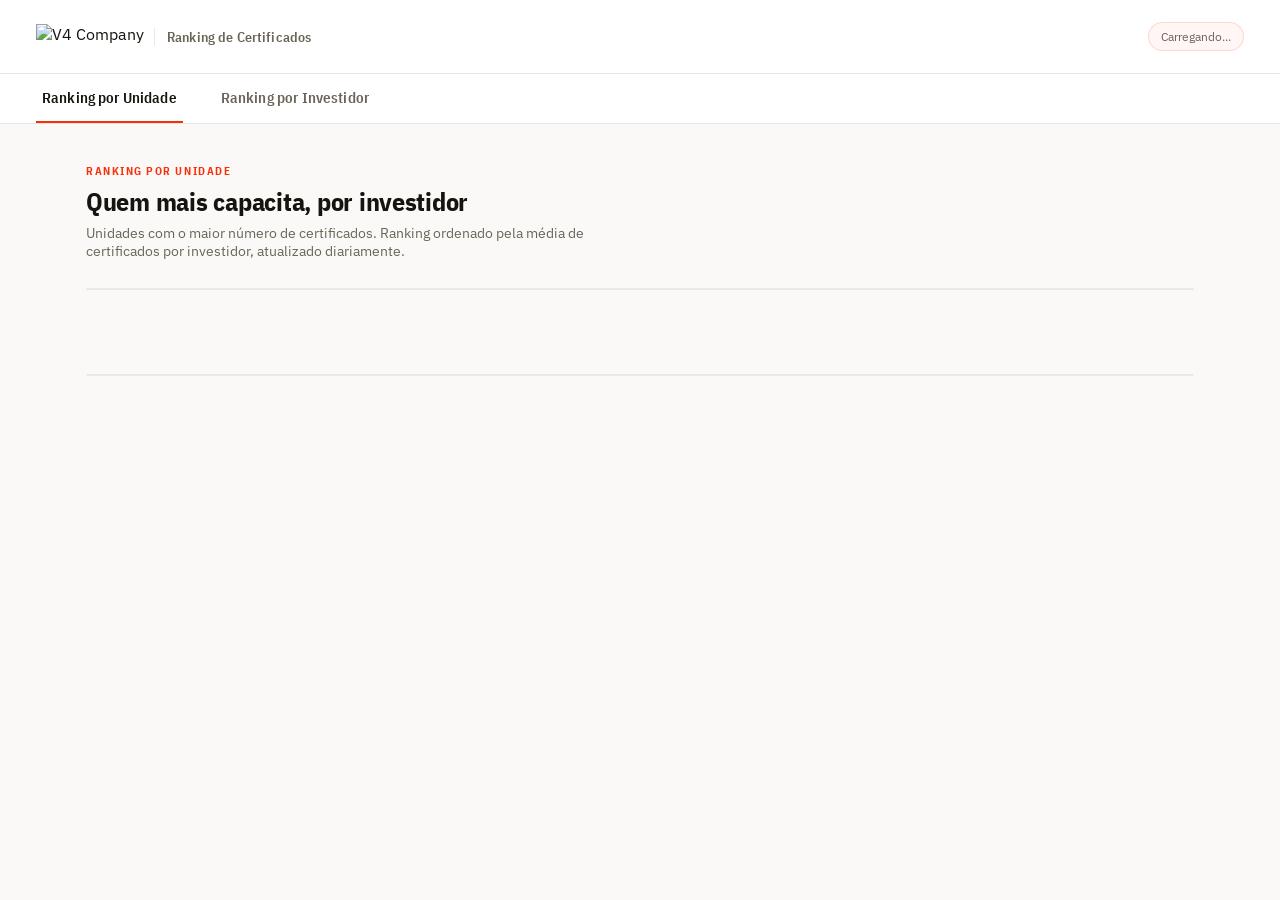
==== index.html @ c3970b9d "Update index.html" ====
<!DOCTYPE html>
<html lang="pt-BR">
<head>
<meta charset="UTF-8" />
<meta name="viewport" content="width=device-width, initial-scale=1.0" />
<title>V4 · Ranking de Certificados</title>
<meta http-equiv="Cache-Control" content="no-cache, no-store, must-revalidate" />
<meta http-equiv="Pragma" content="no-cache" />
<link rel="stylesheet" href="style.css?v=6" />
<script src="https://cdn.jsdelivr.net/npm/@supabase/supabase-js@2"></script>
<script src="config.js?v=6"></script>
<script src="common.js?v=6"></script>
</head>
<body>
  <div class="topbar">
    <div class="brand">
      <img src="https://i.ibb.co/XxfLTD2L/logov4company.png" alt="V4 Company" class="brand-logo" />
      <div class="brand-name"><span>Ranking de Certificados</span></div>
    </div>
    <div class="updated-chip" id="updatedChip">Carregando...</div>
  </div>

  <div class="tabs">
    <button class="tab-btn active" data-tab="unidades">Ranking por Unidade</button>
    <button class="tab-btn" data-tab="investidores">Ranking por Investidor</button>
  </div>

  <main>
    <!-- ABA 1 — UNIDADES -->
    <section class="tab-panel active" id="panel-unidades">
      <div class="section-head">
        <div class="eyebrow">Ranking por Unidade</div>
        <h2>Quem mais capacita, por investidor</h2>
        <p>Unidades com o maior número de certificados. Ranking ordenado pela média de certificados por investidor, atualizado diariamente.</p>
      </div>

      <div class="stat-strip" id="statsUnidades"></div>
      <div class="podium" id="podiumUnidades"></div>
      <div class="rank-table" id="tableUnidades"></div>
    </section>

    <!-- ABA 2 — INVESTIDORES -->
    <section class="tab-panel" id="panel-investidores">
      <div class="section-head">
        <div class="eyebrow">Ranking dos Investidores</div>
        <h2>Quem mais se certificou</h2>
        <p>Ranking individual de certificados emitidos. Use os filtros para olhar uma unidade, cargo ou pessoa específica.</p>
      </div>

      <div class="stat-strip" id="statsInvestidores"></div>
      <div class="podium" id="podiumInvestidores"></div>

      <div class="filters">
        <input type="text" id="searchInvestidor" placeholder="Buscar investidor..." />
        <select id="filterUnidade"><option value="">Todas as unidades</option></select>
        <select id="filterCargo"><option value="">Todos os cargos</option></select>
      </div>

      <div class="rank-table" id="tableInvestidores"></div>
    </section>
  </main>

<script>
const supa = window.supabase.createClient(SUPABASE_URL, SUPABASE_KEY);

let allCertRows = [];
let prevSnapshot = { unidade: new Map(), investidor: new Map() };
let unidadesRanking = [];
let investidoresRanking = [];

// ---------- Tabs ----------
document.querySelectorAll('.tab-btn').forEach(btn => {
  btn.addEventListener('click', () => {
    document.querySelectorAll('.tab-btn').forEach(b => b.classList.remove('active'));
    document.querySelectorAll('.tab-panel').forEach(p => p.classList.remove('active'));
    btn.classList.add('active');
    document.getElementById('panel-' + btn.dataset.tab).classList.add('active');
  });
});

// ---------- Movement chip ----------
function moveChip(entityName, tipo, currentPos) {
  const prevMap = prevSnapshot[tipo];
  if (!prevMap.has(entityName)) return `<span class="move-chip move-flat">novo</span>`;
  const prevPos = prevMap.get(entityName);
  const diff = prevPos - currentPos;
  if (diff > 0) return `<span class="move-chip move-up">▲ subiu ${diff}</span>`;
  if (diff < 0) return `<span class="move-chip move-down">▼ caiu ${Math.abs(diff)}</span>`;
  return `<span class="move-chip move-flat">estável</span>`;
}

// ---------- Podium render ----------
function renderPodium(containerId, top3, tipo, metricFn, subFn) {
  const el = document.getElementById(containerId);
  if (top3.length === 0) { el.innerHTML = ''; return; }
  const sizes = { 1: 108, 2: 84, 3: 84 };
  el.innerHTML = top3.map((item, idx) => {
    const rank = idx + 1;
    const size = sizes[rank];
    return `
      <div class="podium-slot rank-${rank}">
        <div class="seal" style="width:${size}px;height:${size}px;">
          ${sealSVG(rank, size)}
          <div class="seal-num" style="font-size:${size * 0.32}px;">${rank}</div>
        </div>
        <div class="podium-name">${item.nome}</div>
        <div class="podium-metric">${metricFn(item)}</div>
        <div class="podium-sub">${subFn(item)}</div>
        ${moveChip(item.nome, tipo, rank)}
      </div>
    `;
  }).join('');
}

// ---------- Table render ----------
function renderTable(containerId, list, tipo, opts) {
  const el = document.getElementById(containerId);
  if (list.length === 0) {
    el.innerHTML = `<div class="empty-state">Nenhum resultado encontrado com esses filtros.</div>`;
    return;
  }
  const head = `
    <div class="rank-row head">
      <span>#</span>
      <span>${opts.nameLabel}</span>
      <span class="col-invest">${opts.col2Label || ''}</span>
      <span class="col-media">${opts.col3Label || ''}</span>
      <span>${opts.metricLabel}</span>
    </div>`;
  const rows = list.map((item, idx) => {
    const pos = idx + 1;
    const expandable = opts.expandable && item.certificadosNomes && item.certificadosNomes.length > 0;
    const rowAttrs = expandable ? `class="rank-row expandable" data-idx="${idx}"` : `class="rank-row"`;
    const detail = expandable ? `
      <div class="rank-detail" id="${containerId}-detail-${idx}" style="display:none;">
        <div class="rank-detail-chips">
          ${item.certificadosNomes.map(n => `<span class="cert-chip">${n}</span>`).join('')}
        </div>
      </div>` : '';
    return `
      <div ${rowAttrs}>
        <span class="rank-pos ${pos <= 3 ? 'top3' : ''}">${pos}</span>
        <span class="rank-name">${item.nome}${opts.metaFn ? `<span class="meta">${opts.metaFn(item)}</span>` : ''}</span>
        <span class="col-invest">${opts.col2Fn ? opts.col2Fn(item) : ''}</span>
        <span class="col-media">${opts.col3Fn ? opts.col3Fn(item) : ''}</span>
        <span class="rank-metric">${opts.metricFn(item)}${expandable ? '<span class="expand-caret">▾</span>' : ''}</span>
      </div>
      ${detail}`;
  }).join('');
  el.innerHTML = head + rows;

  if (opts.expandable) {
    el.querySelectorAll('.rank-row.expandable').forEach(row => {
      row.addEventListener('click', () => {
        const idx = row.dataset.idx;
        const detail = document.getElementById(`${containerId}-detail-${idx}`);
        if (!detail) return;
        const isOpen = detail.style.display !== 'none';
        detail.style.display = isOpen ? 'none' : 'block';
        row.classList.toggle('open', !isOpen);
      });
    });
  }
}

// ---------- Load & compute ----------
async function loadData() {
  let rows, ativosRows;
  try {
    rows = await fetchAllRows(() => supa.from('certificados').select('id_usuario,nome,email,filial,cargo,conteudo,data_emissao'));
    ativosRows = await fetchAllRows(() => supa.from('investidores_ativos').select('id_usuario,nome,email,filial,cargo,ativo').eq('ativo', true));
  } catch (e) {
    document.getElementById('updatedChip').textContent = 'Erro ao carregar dados';
    console.error(e);
    return;
  }
  allCertRows = rows;

  const activeIndex = buildActiveLookup(ativosRows);

  // último snapshot anterior a hoje, pra calcular variação
  const today = new Date().toISOString().slice(0, 10);
  let snapDates = [];
  try {
    snapDates = await fetchAllRows(() => supa.from('snapshots_ranking').select('data_snapshot').order('data_snapshot', { ascending: false }));
  } catch (e) { console.error(e); }

  const uniqueDates = [...new Set((snapDates || []).map(r => r.data_snapshot))];
  const priorDate = uniqueDates.find(d => d !== today);

  if (priorDate) {
    try {
      const prevRows = await fetchAllRows(() => supa.from('snapshots_ranking').select('tipo,nome_entidade,posicao').eq('data_snapshot', priorDate));
      (prevRows || []).forEach(r => {
        prevSnapshot[r.tipo].set(r.nome_entidade, r.posicao);
      });
    } catch (e) { console.error(e); }
  }

  unidadesRanking = buildRankingUnidades(allCertRows, activeIndex);
  investidoresRanking = buildRankingInvestidores(allCertRows, activeIndex);

  const latestDate = uniqueDates[0];
  document.getElementById('updatedChip').textContent = latestDate
    ? `Atualizado em ${new Date(latestDate + 'T00:00:00').toLocaleDateString('pt-BR')}`
    : `${fmtInt(rows.length)} certificados na base`;

  renderUnidades();
  renderInvestidoresTab();
  populateFilters();
}

function renderUnidades() {
  const elegiveis = unidadesRanking.filter(u => u.elegivelPodio);
  const top3 = elegiveis.slice(0, 3);
  renderPodium('podiumUnidades', top3, 'unidade',
    u => fmtDec(u.media) + ' /investidor',
    u => `${fmtInt(u.certificados)} certificados · ${fmtInt(u.ativos)} investidores ativos`);

  document.getElementById('statsUnidades').innerHTML = `
    <div class="stat-cell"><div class="num">${fmtInt(unidadesRanking.length)}</div><div class="lbl">Unidades participantes</div></div>
    <div class="stat-cell"><div class="num">${fmtInt(allCertRows.length)}</div><div class="lbl">Certificados emitidos</div></div>
    <div class="stat-cell"><div class="num">${top3[0] ? top3[0].nome : '—'}</div><div class="lbl">Unidade líder</div></div>
  `;

  renderTable('tableUnidades', unidadesRanking, 'unidade', {
    nameLabel: 'Unidade',
    col2Label: 'Ativos',
    col3Label: 'Total',
    metricLabel: 'Média',
    col2Fn: u => fmtInt(u.ativos),
    col3Fn: u => fmtInt(u.certificados),
    metricFn: u => fmtDec(u.media),
    metaFn: u => !u.elegivelPodio
      ? `amostra pequena (${u.ativos} ativos) · fora da disputa do pódio`
      : `${fmtDec(u.engajamento)}% dos ativos já certificados`,
  });

  const note = document.getElementById('unidadesNote');
  if (note) {
    note.textContent = `Considera só investidores ativos hoje e os certificados que eles geraram. Só concorrem ao pódio unidades com ${MIN_ATIVOS_PODIO}+ ativos.`;
  }
}

function renderInvestidoresTab() {
  applyInvestidorFilters();
}

function populateFilters() {
  const unidadeSel = document.getElementById('filterUnidade');
  const cargoSel = document.getElementById('filterCargo');
  const unidades = [...new Set(investidoresRanking.map(i => i.filial))].sort();
  const cargos = [...new Set(investidoresRanking.map(i => i.cargo))].sort();
  unidades.forEach(u => unidadeSel.insertAdjacentHTML('beforeend', `<option value="${u}">${u}</option>`));
  cargos.forEach(c => cargoSel.insertAdjacentHTML('beforeend', `<option value="${c}">${c}</option>`));

  document.getElementById('searchInvestidor').addEventListener('input', applyInvestidorFilters);
  unidadeSel.addEventListener('change', applyInvestidorFilters);
  cargoSel.addEventListener('change', applyInvestidorFilters);
}

function applyInvestidorFilters() {
  const q = (document.getElementById('searchInvestidor')?.value || '').toLowerCase().trim();
  const unidade = document.getElementById('filterUnidade')?.value || '';
  const cargo = document.getElementById('filterCargo')?.value || '';

  let filtered = investidoresRanking;
  if (q) filtered = filtered.filter(i => i.nome.toLowerCase().includes(q));
  if (unidade) filtered = filtered.filter(i => i.filial === unidade);
  if (cargo) filtered = filtered.filter(i => i.cargo === cargo);

  const top3 = (!q && !unidade && !cargo) ? investidoresRanking.slice(0, 3) : filtered.slice(0, 3);

  renderPodium('podiumInvestidores', top3, 'investidor',
    i => fmtInt(i.certificados) + ' certificados',
    i => `${i.filial} · ${i.cargo}`);

  document.getElementById('statsInvestidores').innerHTML = `
    <div class="stat-cell"><div class="num">${fmtInt(investidoresRanking.length)}</div><div class="lbl">Investidores certificados</div></div>
    <div class="stat-cell"><div class="num">${fmtInt(filtered.length)}</div><div class="lbl">Nesta visualização</div></div>
    <div class="stat-cell"><div class="num">${top3[0] ? top3[0].nome.split(' ')[0] : '—'}</div><div class="lbl">Líder da visualização</div></div>
  `;

  renderTable('tableInvestidores', filtered, 'investidor', {
    nameLabel: 'Investidor',
    metaFn: i => `${i.filial} · ${i.cargo}${i.email ? ' · ' + i.email : ''}`,
    metricLabel: 'Certificados',
    metricFn: i => fmtInt(i.certificados),
    expandable: true,
  });
}

loadData();
</script>
</body>
</html>
---- style.css ----
@import url('https://fonts.googleapis.com/css2?family=IBM+Plex+Sans:wght@400;500;600;700&family=IBM+Plex+Sans+Condensed:wght@600;700&display=swap');

:root {
  --paper: #ffffff;
  --paper-soft: #faf9f7;
  --line: #ebe8e3;
  --ink: #17140f;
  --ink-soft: #6b6558;
  --red: #fb2e0a;
  --red-deep: #560303;
  --red-04: rgba(251, 46, 10, 0.04);
  --red-08: rgba(251, 46, 10, 0.08);
  --red-16: rgba(251, 46, 10, 0.16);
  --gold-tier: #fb2e0a;
  --silver-tier: #c74a34;
  --bronze-tier: #a8674f;
}

* { margin: 0; padding: 0; box-sizing: border-box; }

body {
  font-family: 'IBM Plex Sans', sans-serif;
  background: var(--paper-soft);
  color: var(--ink);
  min-height: 100vh;
}

.eyebrow {
  font-family: 'IBM Plex Sans Condensed', sans-serif;
  font-weight: 700;
  letter-spacing: 0.14em;
  text-transform: uppercase;
  font-size: 11px;
  color: var(--red);
}

h1, h2, h3 {
  font-family: 'IBM Plex Sans Condensed', sans-serif;
  font-weight: 700;
  letter-spacing: -0.01em;
}

/* Top bar */
.topbar {
  display: flex;
  align-items: center;
  justify-content: space-between;
  padding: 22px 36px;
  background: var(--paper);
  border-bottom: 1px solid var(--line);
  position: sticky;
  top: 0;
  z-index: 50;
}

.brand {
  display: flex;
  align-items: center;
  gap: 10px;
}

.brand-mark {
  width: 34px;
  height: 34px;
  border-radius: 8px;
  background: linear-gradient(135deg, var(--red) 0%, var(--red-deep) 100%);
  display: flex;
  align-items: center;
  justify-content: center;
  color: #fff;
  font-family: 'IBM Plex Sans Condensed', sans-serif;
  font-weight: 700;
  font-size: 17px;
}

.brand-logo {
  height: 26px;
  width: auto;
  display: block;
}

.brand-name {
  font-family: 'IBM Plex Sans Condensed', sans-serif;
  font-weight: 600;
  font-size: 14px;
  letter-spacing: 0.01em;
  color: var(--ink-soft);
  padding-left: 12px;
  border-left: 1px solid var(--line);
}

.brand-name span { color: var(--ink-soft); }

.updated-chip {
  font-size: 12px;
  color: var(--ink-soft);
  background: var(--red-04);
  border: 1px solid var(--red-16);
  padding: 6px 12px;
  border-radius: 100px;
}

/* Tabs */
.tabs {
  display: flex;
  gap: 4px;
  padding: 0 36px;
  background: var(--paper);
  border-bottom: 1px solid var(--line);
}

.tab-btn {
  font-family: 'IBM Plex Sans Condensed', sans-serif;
  font-weight: 600;
  font-size: 14.5px;
  letter-spacing: 0.01em;
  padding: 14px 6px;
  margin-right: 28px;
  background: none;
  border: none;
  border-bottom: 2px solid transparent;
  color: var(--ink-soft);
  cursor: pointer;
  transition: color 0.15s, border-color 0.15s;
}

.tab-btn.active {
  color: var(--ink);
  border-bottom-color: var(--red);
}

.tab-btn:hover { color: var(--ink); }

main {
  max-width: 1180px;
  margin: 0 auto;
  padding: 40px 36px 80px;
}

.tab-panel { display: none; }
.tab-panel.active { display: block; animation: fade-in 0.25s ease; }

@keyframes fade-in {
  from { opacity: 0; transform: translateY(6px); }
  to { opacity: 1; transform: translateY(0); }
}

/* Section intro */
.section-head { margin-bottom: 28px; }
.section-head h2 { font-size: 26px; margin-top: 6px; }
.section-head p { color: var(--ink-soft); font-size: 14px; margin-top: 6px; max-width: 560px; }

/* Stat strip */
.stat-strip {
  display: grid;
  grid-template-columns: repeat(3, 1fr);
  gap: 1px;
  background: var(--line);
  border: 1px solid var(--line);
  border-radius: 10px;
  overflow: hidden;
  margin-bottom: 40px;
}

.stat-cell {
  background: var(--paper);
  padding: 18px 22px;
}

.stat-cell .num {
  font-family: 'IBM Plex Sans Condensed', sans-serif;
  font-weight: 700;
  font-size: 28px;
  color: var(--ink);
}

.stat-cell .lbl {
  font-size: 12px;
  color: var(--ink-soft);
  margin-top: 2px;
}

/* Podium */
.podium {
  display: grid;
  grid-template-columns: 1fr 1.15fr 1fr;
  align-items: end;
  gap: 18px;
  margin-bottom: 44px;
}

.podium-slot {
  text-align: center;
  display: flex;
  flex-direction: column;
  align-items: center;
}

.podium-slot.rank-1 { order: 2; }
.podium-slot.rank-2 { order: 1; }
.podium-slot.rank-3 { order: 3; }

.seal {
  position: relative;
  display: flex;
  align-items: center;
  justify-content: center;
  filter: drop-shadow(0 6px 14px rgba(251,46,10,0.18));
}

.seal svg { display: block; }

.seal-num {
  position: absolute;
  font-family: 'IBM Plex Sans Condensed', sans-serif;
  font-weight: 700;
  color: #fff;
}

.podium-name {
  margin-top: 14px;
  font-family: 'IBM Plex Sans Condensed', sans-serif;
  font-weight: 700;
  font-size: 15px;
  line-height: 1.25;
  max-width: 190px;
}

.podium-metric {
  margin-top: 6px;
  font-family: 'IBM Plex Sans Condensed', sans-serif;
  font-weight: 700;
  font-size: 22px;
  color: var(--red);
}

.podium-sub {
  font-size: 11.5px;
  color: var(--ink-soft);
  margin-top: 2px;
}

.move-chip {
  margin-top: 8px;
  font-size: 11px;
  font-weight: 600;
  padding: 3px 9px;
  border-radius: 100px;
  display: inline-flex;
  align-items: center;
  gap: 3px;
}

.move-up { background: #eaf7ee; color: #1e8a4c; }
.move-down { background: #fdeeec; color: #c23c2a; }
.move-flat { background: var(--red-04); color: var(--ink-soft); }

/* Filters */
.filters {
  display: flex;
  gap: 10px;
  flex-wrap: wrap;
  margin-bottom: 20px;
}

.filters input, .filters select {
  font-family: 'IBM Plex Sans', sans-serif;
  font-size: 13.5px;
  padding: 10px 14px;
  border: 1px solid var(--line);
  border-radius: 8px;
  background: var(--paper);
  color: var(--ink);
  min-width: 170px;
}

.filters input:focus, .filters select:focus {
  outline: none;
  border-color: var(--red);
}

/* Ranking table */
.rank-table { border: 1px solid var(--line); border-radius: 12px; overflow: hidden; background: var(--paper); }

.rank-row {
  display: grid;
  grid-template-columns: 44px 1fr 110px 110px 90px;
  align-items: center;
  padding: 13px 18px;
  border-bottom: 1px solid var(--line);
  font-size: 13.5px;
}

.rank-row.head {
  background: var(--paper-soft);
  font-size: 11px;
  letter-spacing: 0.06em;
  text-transform: uppercase;
  color: var(--ink-soft);
  font-weight: 600;
}

.rank-row:last-child { border-bottom: none; }
.rank-row:not(.head):hover { background: var(--red-04); }

.rank-row.expandable { cursor: pointer; }
.rank-row.expandable .rank-metric { display: flex; align-items: center; justify-content: flex-end; gap: 5px; }
.expand-caret { font-size: 10px; color: var(--ink-soft); transition: transform 0.15s; }
.rank-row.expandable.open .expand-caret { transform: rotate(180deg); }
.rank-row.expandable.open { background: var(--red-04); }

.rank-detail {
  padding: 4px 18px 16px 62px;
  border-bottom: 1px solid var(--line);
  background: var(--paper-soft);
}
.rank-detail-chips { display: flex; flex-wrap: wrap; gap: 6px; }
.cert-chip {
  font-size: 12px;
  padding: 4px 10px;
  border-radius: 100px;
  background: var(--paper);
  border: 1px solid var(--line);
  color: var(--ink-soft);
}

.rank-pos {
  font-family: 'IBM Plex Sans Condensed', sans-serif;
  font-weight: 700;
  color: var(--ink-soft);
}

.rank-pos.top3 { color: var(--red); }

.rank-name { font-weight: 600; }
.rank-name .meta { display: block; font-weight: 400; color: var(--ink-soft); font-size: 12px; margin-top: 1px; }

.rank-metric { font-family: 'IBM Plex Sans Condensed', sans-serif; font-weight: 700; text-align: right; }

.empty-state {
  text-align: center;
  padding: 60px 20px;
  color: var(--ink-soft);
  font-size: 14px;
}

@media (max-width: 720px) {
  main { padding: 28px 18px 60px; }
  .topbar { padding: 16px 18px; }
  .tabs { padding: 0 18px; }
  .stat-strip { grid-template-columns: 1fr; }
  .podium { grid-template-columns: 1fr; gap: 28px; }
  .podium-slot.rank-1, .podium-slot.rank-2, .podium-slot.rank-3 { order: initial; }
  .rank-row { grid-template-columns: 32px 1fr 80px; }
  .rank-row .col-invest, .rank-row .col-media { display: none; }
}
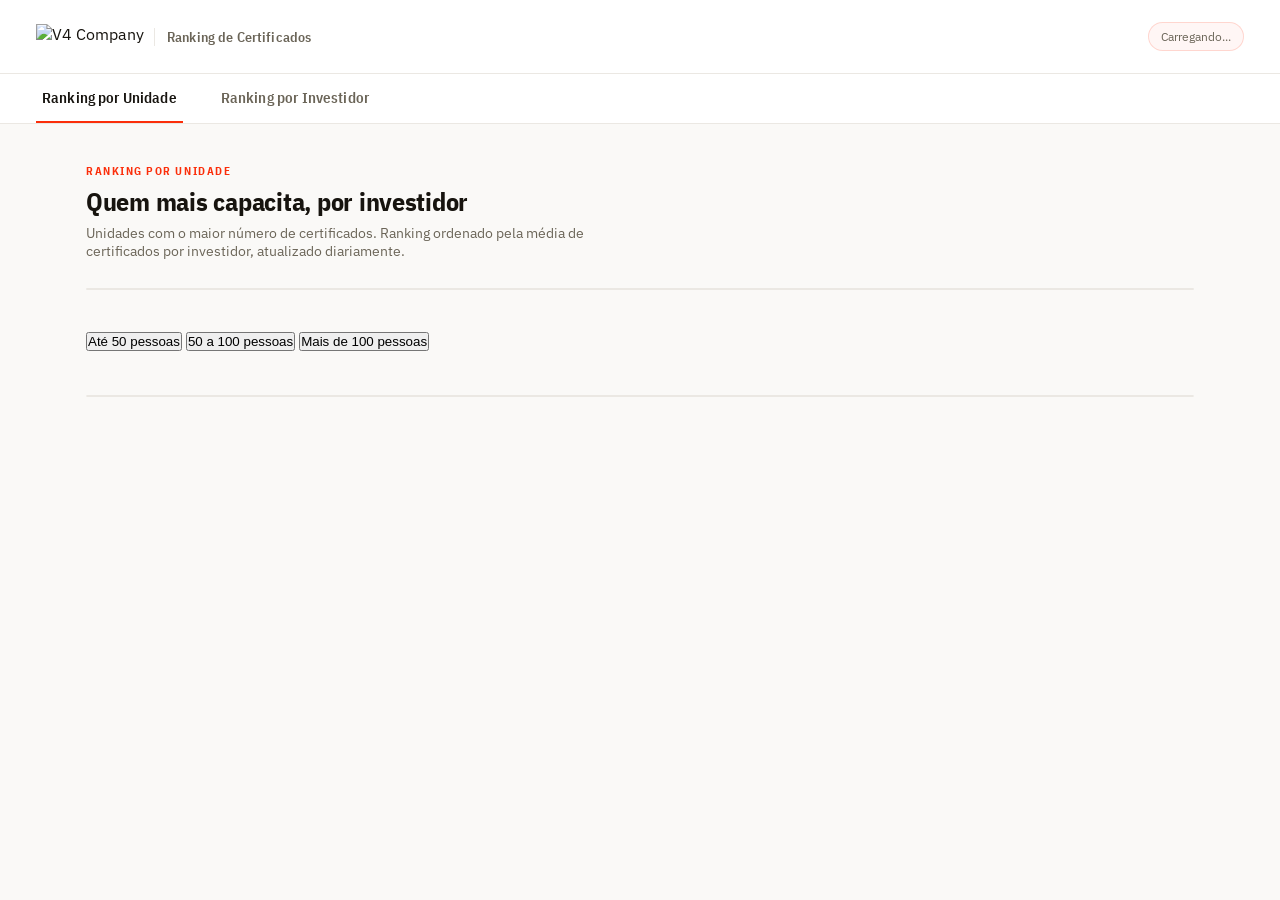
==== commit 2d68bb40: "Update index.html" ====
--- a/index.html
+++ b/index.html
@@ -6,10 +6,10 @@
 <title>V4 · Ranking de Certificados</title>
 <meta http-equiv="Cache-Control" content="no-cache, no-store, must-revalidate" />
 <meta http-equiv="Pragma" content="no-cache" />
-<link rel="stylesheet" href="style.css?v=6" />
+<link rel="stylesheet" href="style.css?v=11" />
 <script src="https://cdn.jsdelivr.net/npm/@supabase/supabase-js@2"></script>
-<script src="config.js?v=6"></script>
-<script src="common.js?v=6"></script>
+<script src="config.js?v=9"></script>
+<script src="common.js?v=11"></script>
 </head>
 <body>
   <div class="topbar">
@@ -35,6 +35,13 @@
       </div>
 
       <div class="stat-strip" id="statsUnidades"></div>
+
+      <div class="tier-pills" id="tierPills">
+        <button class="tier-pill active" data-tier="pequena">Até 50 pessoas</button>
+        <button class="tier-pill" data-tier="media">50 a 100 pessoas</button>
+        <button class="tier-pill" data-tier="grande">Mais de 100 pessoas</button>
+      </div>
+
       <div class="podium" id="podiumUnidades"></div>
       <div class="rank-table" id="tableUnidades"></div>
     </section>
@@ -75,6 +82,17 @@
     document.querySelectorAll('.tab-panel').forEach(p => p.classList.remove('active'));
     btn.classList.add('active');
     document.getElementById('panel-' + btn.dataset.tab).classList.add('active');
+  });
+});
+
+// ---------- Tier pills (Aba 1) ----------
+let selectedTier = 'pequena';
+document.querySelectorAll('.tier-pill').forEach(btn => {
+  btn.addEventListener('click', () => {
+    document.querySelectorAll('.tier-pill').forEach(b => b.classList.remove('active'));
+    btn.classList.add('active');
+    selectedTier = btn.dataset.tier;
+    renderUnidades();
   });
 });
 
@@ -100,7 +118,7 @@
     return `
       <div class="podium-slot rank-${rank}">
         <div class="seal" style="width:${size}px;height:${size}px;">
-          ${sealSVG(rank, size)}
+          ${sealSVG(rank, size, containerId)}
           <div class="seal-num" style="font-size:${size * 0.32}px;">${rank}</div>
         </div>
         <div class="podium-name">${item.nome}</div>
@@ -129,12 +147,13 @@
     </div>`;
   const rows = list.map((item, idx) => {
     const pos = idx + 1;
-    const expandable = opts.expandable && item.certificadosNomes && item.certificadosNomes.length > 0;
+    const expandItems = item[opts.expandField || 'certificadosNomes'];
+    const expandable = opts.expandable && expandItems && expandItems.length > 0;
     const rowAttrs = expandable ? `class="rank-row expandable" data-idx="${idx}"` : `class="rank-row"`;
     const detail = expandable ? `
       <div class="rank-detail" id="${containerId}-detail-${idx}" style="display:none;">
         <div class="rank-detail-chips">
-          ${item.certificadosNomes.map(n => `<span class="cert-chip">${n}</span>`).join('')}
+          ${expandItems.map(n => `<span class="cert-chip">${n}</span>`).join('')}
         </div>
       </div>` : '';
     return `
@@ -211,19 +230,22 @@
 }
 
 function renderUnidades() {
-  const elegiveis = unidadesRanking.filter(u => u.elegivelPodio);
+  const doFaixa = unidadesRanking.filter(u => u.tamanho.id === selectedTier);
+  const elegiveis = doFaixa.filter(u => u.elegivelPodio);
   const top3 = elegiveis.slice(0, 3);
   renderPodium('podiumUnidades', top3, 'unidade',
     u => fmtDec(u.media) + ' /investidor',
     u => `${fmtInt(u.certificados)} certificados · ${fmtInt(u.ativos)} investidores ativos`);
 
+  const tierLabels = { pequena: 'Até 50 pessoas', media: '50 a 100 pessoas', grande: 'Mais de 100 pessoas' };
+
   document.getElementById('statsUnidades').innerHTML = `
     <div class="stat-cell"><div class="num">${fmtInt(unidadesRanking.length)}</div><div class="lbl">Unidades participantes</div></div>
-    <div class="stat-cell"><div class="num">${fmtInt(allCertRows.length)}</div><div class="lbl">Certificados emitidos</div></div>
-    <div class="stat-cell"><div class="num">${top3[0] ? top3[0].nome : '—'}</div><div class="lbl">Unidade líder</div></div>
+    <div class="stat-cell"><div class="num">${fmtInt(doFaixa.length)}</div><div class="lbl">Unidades — ${tierLabels[selectedTier]}</div></div>
+    <div class="stat-cell"><div class="num">${top3[0] ? top3[0].nome : '—'}</div><div class="lbl">Líder da faixa</div></div>
   `;
 
-  renderTable('tableUnidades', unidadesRanking, 'unidade', {
+  renderTable('tableUnidades', doFaixa, 'unidade', {
     nameLabel: 'Unidade',
     col2Label: 'Ativos',
     col3Label: 'Total',
@@ -231,9 +253,8 @@
     col2Fn: u => fmtInt(u.ativos),
     col3Fn: u => fmtInt(u.certificados),
     metricFn: u => fmtDec(u.media),
-    metaFn: u => !u.elegivelPodio
-      ? `amostra pequena (${u.ativos} ativos) · fora da disputa do pódio`
-      : `${fmtDec(u.engajamento)}% dos ativos já certificados`,
+    expandable: true,
+    expandField: 'pessoasCertificadas',
   });
 
   const note = document.getElementById('unidadesNote');
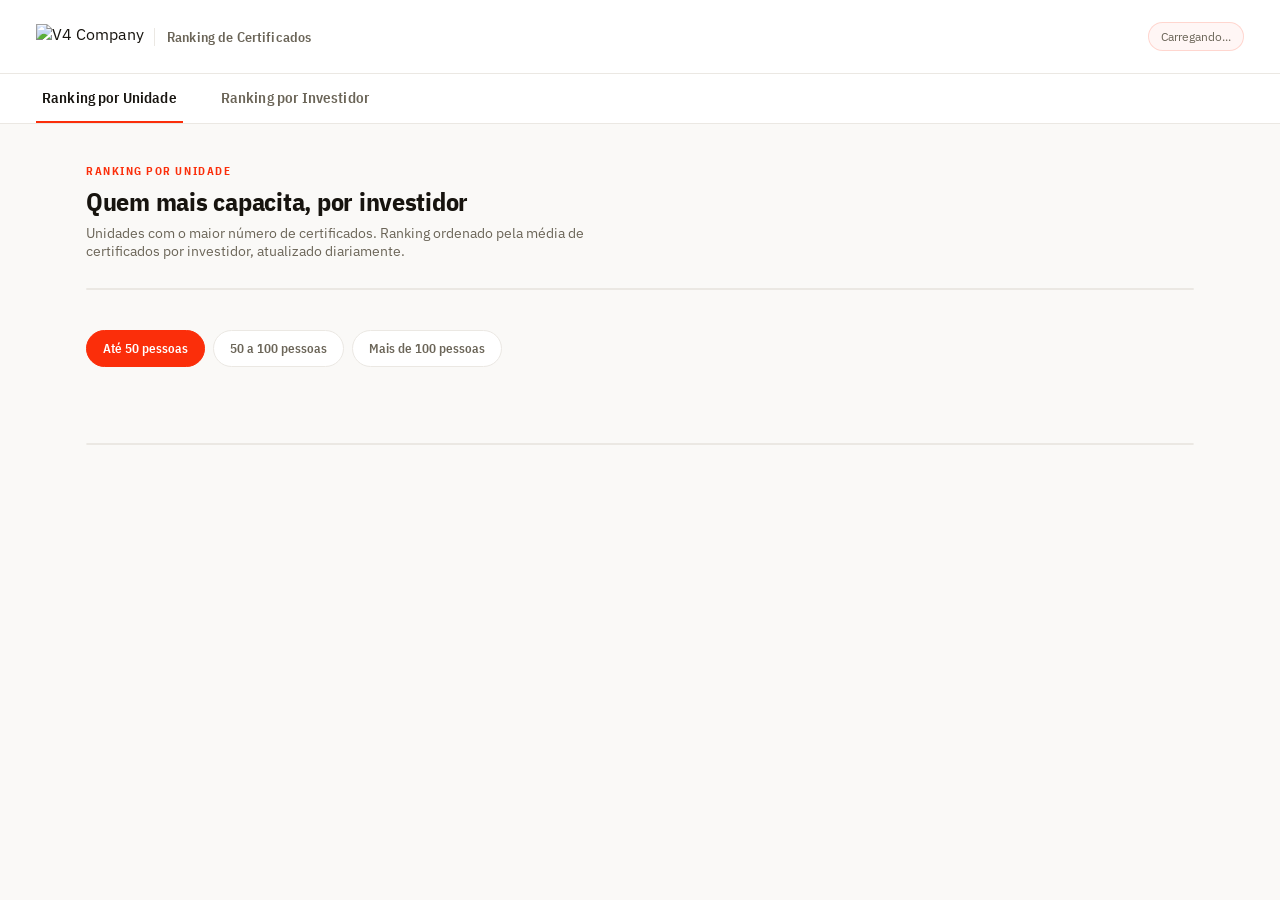
==== commit d0a3e6cb: "Update index.html" ====
--- a/index.html
+++ b/index.html
@@ -6,10 +6,10 @@
 <title>V4 · Ranking de Certificados</title>
 <meta http-equiv="Cache-Control" content="no-cache, no-store, must-revalidate" />
 <meta http-equiv="Pragma" content="no-cache" />
-<link rel="stylesheet" href="style.css?v=11" />
+<link rel="stylesheet" href="style.css?v=13" />
 <script src="https://cdn.jsdelivr.net/npm/@supabase/supabase-js@2"></script>
-<script src="config.js?v=9"></script>
-<script src="common.js?v=11"></script>
+<script src="config.js?v=13"></script>
+<script src="common.js?v=13"></script>
 </head>
 <body>
   <div class="topbar">
@@ -184,10 +184,11 @@
 
 // ---------- Load & compute ----------
 async function loadData() {
-  let rows, ativosRows;
+  let rows, ativosRows, overridesRows;
   try {
     rows = await fetchAllRows(() => supa.from('certificados').select('id_usuario,nome,email,filial,cargo,conteudo,data_emissao'));
     ativosRows = await fetchAllRows(() => supa.from('investidores_ativos').select('id_usuario,nome,email,filial,cargo,ativo').eq('ativo', true));
+    overridesRows = await fetchAllRows(() => supa.from('filial_overrides').select('email,filial'));
   } catch (e) {
     document.getElementById('updatedChip').textContent = 'Erro ao carregar dados';
     console.error(e);
@@ -195,7 +196,7 @@
   }
   allCertRows = rows;
 
-  const activeIndex = buildActiveLookup(ativosRows);
+  const activeIndex = buildActiveLookup(ativosRows, overridesRows);
 
   // último snapshot anterior a hoje, pra calcular variação
   const today = new Date().toISOString().slice(0, 10);
--- a/style.css
+++ b/style.css
@@ -255,6 +255,33 @@
 .move-down { background: #fdeeec; color: #c23c2a; }
 .move-flat { background: var(--red-04); color: var(--ink-soft); }
 
+.tier-pills {
+  display: flex;
+  gap: 8px;
+  margin-bottom: 32px;
+}
+
+.tier-pill {
+  font-family: 'IBM Plex Sans Condensed', sans-serif;
+  font-weight: 600;
+  font-size: 13px;
+  padding: 9px 16px;
+  border-radius: 100px;
+  border: 1px solid var(--line);
+  background: var(--paper);
+  color: var(--ink-soft);
+  cursor: pointer;
+  transition: all 0.15s;
+}
+
+.tier-pill:hover { border-color: var(--red); color: var(--ink); }
+
+.tier-pill.active {
+  background: var(--red);
+  border-color: var(--red);
+  color: #fff;
+}
+
 /* Filters */
 .filters {
   display: flex;
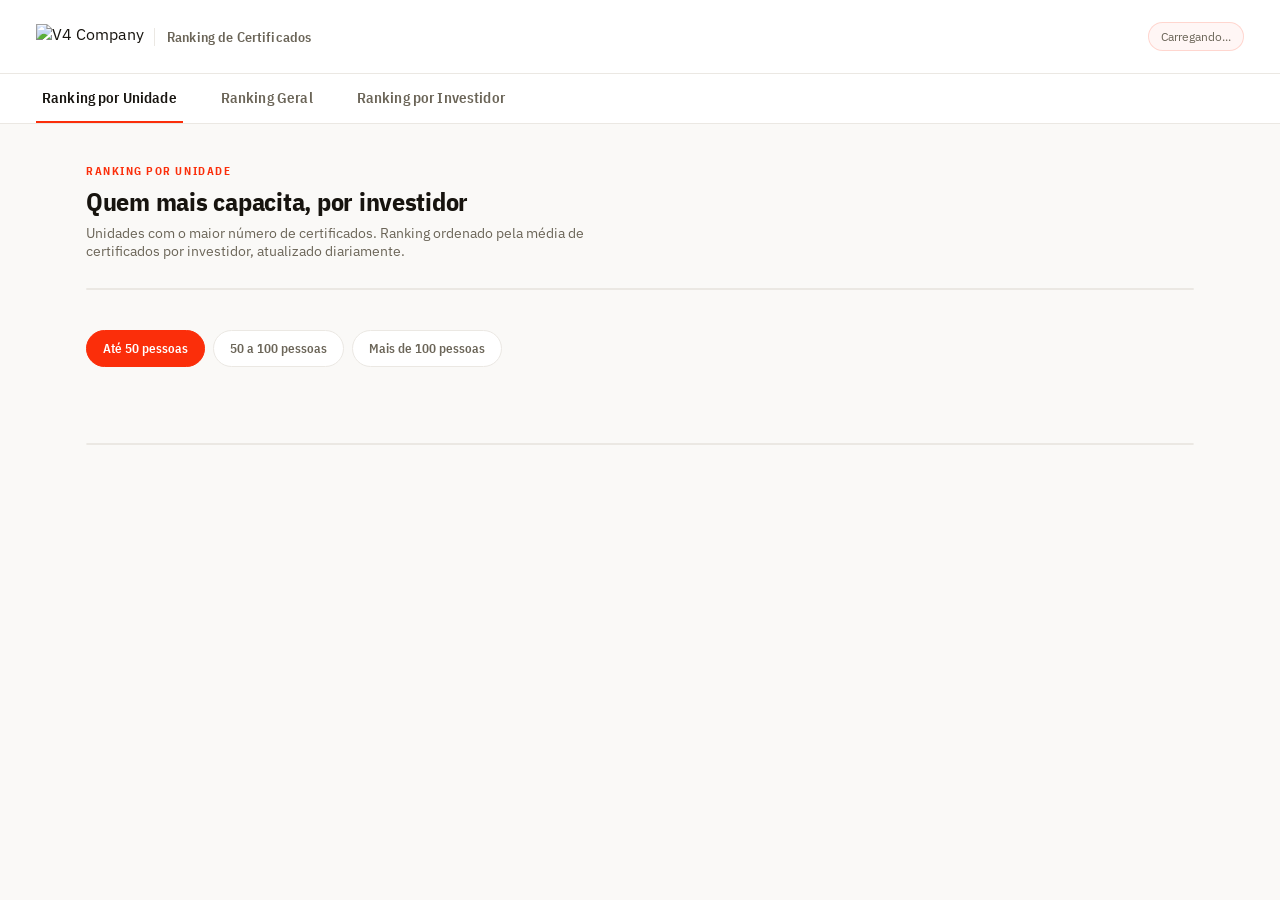
==== commit 7c5a7330: "Update index.html" ====
--- a/index.html
+++ b/index.html
@@ -6,10 +6,10 @@
 <title>V4 · Ranking de Certificados</title>
 <meta http-equiv="Cache-Control" content="no-cache, no-store, must-revalidate" />
 <meta http-equiv="Pragma" content="no-cache" />
-<link rel="stylesheet" href="style.css?v=13" />
+<link rel="stylesheet" href="style.css?v=18" />
 <script src="https://cdn.jsdelivr.net/npm/@supabase/supabase-js@2"></script>
-<script src="config.js?v=13"></script>
-<script src="common.js?v=13"></script>
+<script src="config.js?v=18"></script>
+<script src="common.js?v=18"></script>
 </head>
 <body>
   <div class="topbar">
@@ -22,6 +22,7 @@
 
   <div class="tabs">
     <button class="tab-btn active" data-tab="unidades">Ranking por Unidade</button>
+    <button class="tab-btn" data-tab="geral">Ranking Geral</button>
     <button class="tab-btn" data-tab="investidores">Ranking por Investidor</button>
   </div>
 
@@ -44,6 +45,19 @@
 
       <div class="podium" id="podiumUnidades"></div>
       <div class="rank-table" id="tableUnidades"></div>
+    </section>
+
+    <!-- ABA 2 — RANKING GERAL (todas as unidades juntas) -->
+    <section class="tab-panel" id="panel-geral">
+      <div class="section-head">
+        <div class="eyebrow">Todas as unidades</div>
+        <h2>Ranking Geral</h2>
+        <p>Todas as unidades juntas, sem separar por porte — útil pra visão consolidada, mas lembra que unidades muito diferentes em tamanho estão competindo lado a lado aqui.</p>
+      </div>
+
+      <div class="stat-strip" id="statsGeral"></div>
+      <div class="podium" id="podiumGeral"></div>
+      <div class="rank-table" id="tableGeral"></div>
     </section>
 
     <!-- ABA 2 — INVESTIDORES -->
@@ -226,6 +240,7 @@
     : `${fmtInt(rows.length)} certificados na base`;
 
   renderUnidades();
+  renderGeral();
   renderInvestidoresTab();
   populateFilters();
 }
@@ -264,6 +279,33 @@
   }
 }
 
+function renderGeral() {
+  const elegiveis = unidadesRanking.filter(u => u.elegivelPodio);
+  const top3 = elegiveis.slice(0, 3);
+  renderPodium('podiumGeral', top3, 'unidade',
+    u => fmtDec(u.media) + ' /investidor',
+    u => `${fmtInt(u.certificados)} certificados · ${fmtInt(u.ativos)} investidores ativos`);
+
+  document.getElementById('statsGeral').innerHTML = `
+    <div class="stat-cell"><div class="num">${fmtInt(unidadesRanking.length)}</div><div class="lbl">Unidades no total</div></div>
+    <div class="stat-cell"><div class="num">${fmtInt(allCertRows.length)}</div><div class="lbl">Certificados emitidos</div></div>
+    <div class="stat-cell"><div class="num">${top3[0] ? top3[0].nome : '—'}</div><div class="lbl">Unidade líder geral</div></div>
+  `;
+
+  renderTable('tableGeral', unidadesRanking, 'unidade', {
+    nameLabel: 'Unidade',
+    col2Label: 'Ativos',
+    col3Label: 'Total',
+    metricLabel: 'Média',
+    col2Fn: u => fmtInt(u.ativos),
+    col3Fn: u => fmtInt(u.certificados),
+    metricFn: u => fmtDec(u.media),
+    metaFn: u => u.tamanho.label,
+    expandable: true,
+    expandField: 'pessoasCertificadas',
+  });
+}
+
 function renderInvestidoresTab() {
   applyInvestidorFilters();
 }
